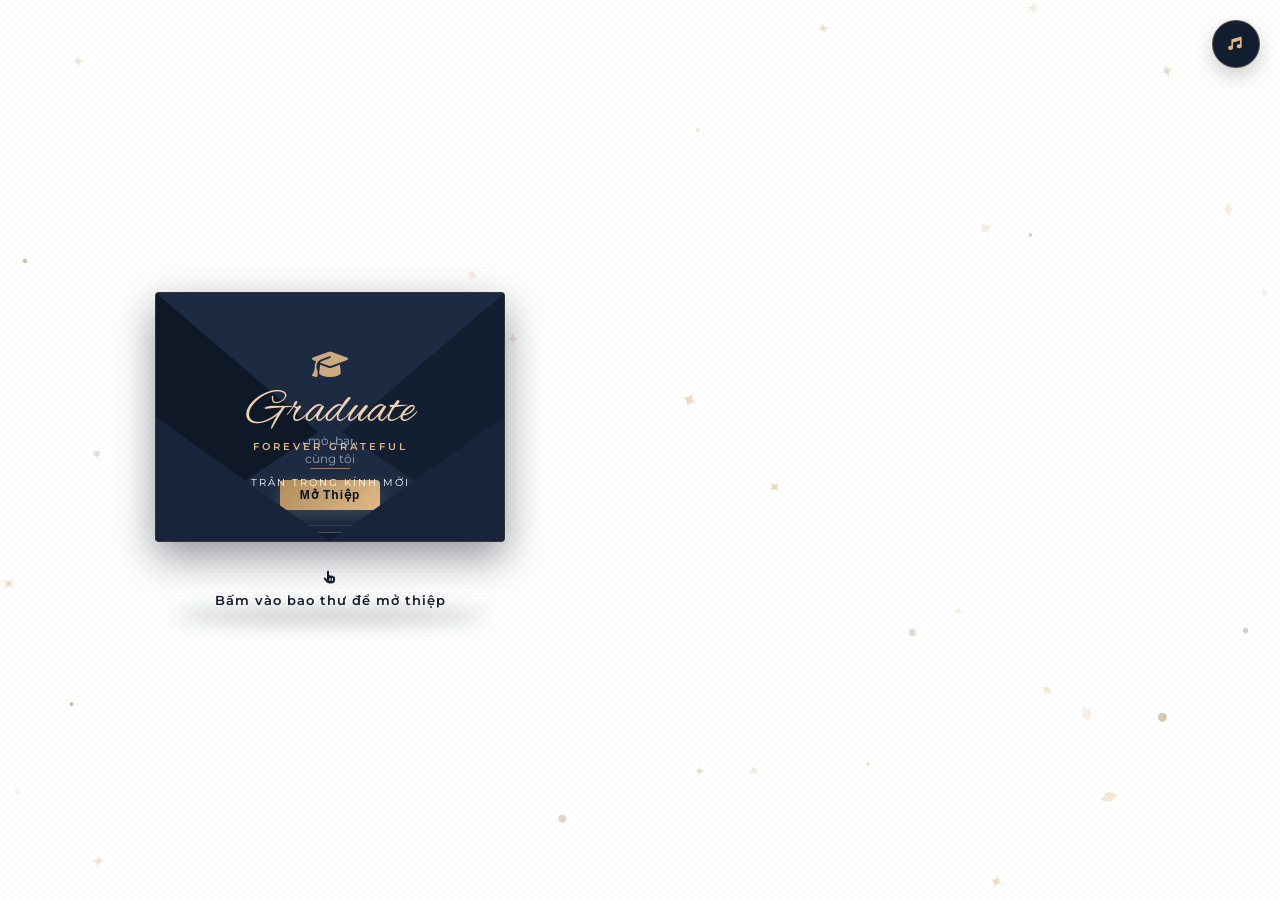
==== NewCard/index.html @ 1d303fcc "cmt" ====
<!DOCTYPE html>
<html lang="vi">
<head>
    <meta charset="UTF-8">
    <meta name="viewport" content="width=device-width, initial-scale=1.0">
    <title>Thiệp Mời Tốt Nghiệp - Premium Edition</title>
    <meta name="description" content="Thiệp mời lễ tốt nghiệp đại học sang trọng, lấy cảm hứng từ phong cách Midnight Blue và Gold. Hân hạnh được đón tiếp bạn!">
    <!-- Google Fonts: Playfair Display, Montserrat, Alex Brush (Cursive) -->
    <link rel="preconnect" href="https://fonts.googleapis.com">
    <link rel="preconnect" href="https://fonts.gstatic.com" crossorigin>
    <link href="https://fonts.googleapis.com/css2?family=Playfair+Display:ital,wght@0,400..900;1,400..900&family=Montserrat:ital,wght@0,100..900;1,100..900&family=Alex+Brush&display=swap" rel="stylesheet">
    <!-- FontAwesome for icons -->
    <link rel="stylesheet" href="https://cdnjs.cloudflare.com/ajax/libs/font-awesome/6.4.0/css/all.min.css">
    <!-- Custom CSS -->
    <link rel="stylesheet" href="styles.css">
</head>
<body>
    <!-- Background Canvas for Particles -->
    <canvas id="particle-canvas"></canvas>

    <!-- Background Music Synth Controller -->
    <button id="music-toggle" aria-label="Bật/Tắt âm nhạc" class="music-btn">
        <i class="fa-solid fa-music"></i>
        <span class="music-wave">
            <span></span>
            <span></span>
            <span></span>
        </span>
    </button>

    <!-- Main Container -->
    <main class="app-container">
        
        <!-- SECTION 1: Midnight Blue & Gold Envelope -->
        <section id="envelope-section" class="envelope-wrapper">
            <div class="envelope-container" id="envelope">
                <div class="envelope">
                    <!-- Top Flap (Back of envelope) -->
                    <div class="flap top-flap">
                        <div class="flap-content">
                            <span class="flap-title">FOREVER GRATEFUL</span>
                            <span class="flap-date">15.10.2026</span>
                            <span class="flap-venue">PROMIS CENTER</span>
                        </div>
                    </div>
                    <!-- Left and Right flaps -->
                    <div class="flap left-flap"></div>
                    <div class="flap right-flap"></div>
                    <!-- Pocket covering the letter -->
                    <div class="pocket"></div>
                    
                    <!-- Front Cover text visible when closed -->
                    <div class="envelope-front-cover">
                        <div class="front-logo">
                            <i class="fa-solid fa-graduation-cap gold-accent"></i>
                        </div>
                        <h2 class="front-title">Graduate</h2>
                        <p class="front-subtitle">FOREVER GRATEFUL</p>
                        <div class="front-line"></div>
                        <span class="front-invite">TRÂN TRỌNG KÍNH MỜI</span>
                    </div>
                    
                    <!-- The Mini Invitation Card inside envelope -->
                    <div class="letter" id="letter">
                        <div class="letter-border"></div>
                        <div class="letter-content">
                            <div class="cap-icon-wrapper">
                                <i class="fa-solid fa-graduation-cap gold-accent"></i>
                            </div>
                            <h2>Graduate</h2>
                            <p class="sub-title">Lễ Tốt Nghiệp</p>
                            <div class="divider">
                                <span class="dot"></span>
                                <span class="line"></span>
                                <span class="dot"></span>
                            </div>
                            <p class="invitee-text">Trân trọng kính mời bạn đến chung vui cùng tôi</p>
                            <button class="open-card-btn" id="trigger-open-btn">Mở Thiệp</button>
                        </div>
                    </div>
                </div>
                <!-- Interactive shadow below envelope -->
                <div class="envelope-shadow"></div>
                <div class="click-instruction">
                    <i class="fa-solid fa-hand-pointer"></i>
                    <span>Bấm vào bao thư để mở thiệp</span>
                </div>
            </div>
        </section>

        <!-- SECTION 2: Main Navy & Gold Invitation Card -->
        <section id="invitation-card-section" class="card-section-hidden">
            <div class="card-container">
                <!-- Waving Canvas Sashes flanking the card -->
                <canvas class="sash sash-left" id="sash-left-canvas"></canvas>
                <canvas class="sash sash-right" id="sash-right-canvas"></canvas>

                <!-- Corner Ornaments (Gold Trim) -->
                <div class="corner-ornament top-left"></div>
                <div class="corner-ornament top-right"></div>
                <div class="corner-ornament bottom-left"></div>
                <div class="corner-ornament bottom-right"></div>

                <!-- University Logos -->
                <div class="card-logos">
                    <img src="../image/snhu.png" alt="SNHU Logo" class="card-logo logo-left">
                    <img src="../image/ulislogo.png" alt="ULIS Logo" class="card-logo logo-right">
                </div>

                <!-- Card Top Decorator -->
                <div class="card-top-decorator">
                    <i class="fa-solid fa-graduation-cap cap-center"></i>
                </div>

                <!-- Invitation Header -->
                <header class="card-header">
                    <h1 class="main-heading">Graduate</h1>
                    <p class="graduation-year">FOREVER GRATEFUL</p>
                    <div class="divider">
                        <span class="dot"></span>
                        <span class="line"></span>
                        <span class="dot"></span>
                    </div>
                </header>

                <!-- Graduate Info -->
                <div class="graduate-info">
                    <p class="invite-label">Trân trọng kính mời bạn đến tham dự lễ tốt nghiệp của</p>
                    <h2 class="graduate-name">Nguyễn Minh Triết</h2>
                    <p class="degree-title">Cử Nhân Công Nghệ Thông Tin</p>
                    <p class="university-name">Trường Đại Học Bách Khoa</p>
                </div>

                <!-- Event Details (Date & Location) -->
                <div class="event-details">
                    <div class="detail-block date-block">
                        <div class="icon-circle">
                            <i class="fa-regular fa-calendar-days"></i>
                        </div>
                        <h3>THỜI GIAN</h3>
                        <p class="highlight-text">08:00 | Thứ Năm</p>
                        <p class="date-detail">Ngày 15 tháng 10 năm 2026</p>
                    </div>

                    <div class="detail-divider"></div>

                    <div class="detail-block venue-block">
                        <div class="icon-circle">
                            <i class="fa-solid fa-location-dot"></i>
                        </div>
                        <h3>ĐỊA ĐIỂM</h3>
                        <p class="highlight-text">Hội Trường A5</p>
                        <p class="venue-detail">Khuôn viên chính, Trường Đại học Bách Khoa</p>
                        <a href="https://maps.google.com" target="_blank" rel="noopener noreferrer" class="map-link">
                            <i class="fa-solid fa-map-location-dot"></i> Xem Bản Đồ
                        </a>
                    </div>
                </div>

                <!-- Countdown Timer -->
                <div class="countdown-container">
                    <h3>SỰ KIỆN SẼ DIỄN RA TRONG</h3>
                    <div class="timer" id="countdown-timer">
                        <div class="timer-segment">
                            <span class="number" id="days">00</span>
                            <span class="label">Ngày</span>
                        </div>
                        <div class="timer-colon">:</div>
                        <div class="timer-segment">
                            <span class="number" id="hours">00</span>
                            <span class="label">Giờ</span>
                        </div>
                        <div class="timer-colon">:</div>
                        <div class="timer-segment">
                            <span class="number" id="minutes">00</span>
                            <span class="label">Phút</span>
                        </div>
                        <div class="timer-colon">:</div>
                        <div class="timer-segment">
                            <span class="number" id="seconds">00</span>
                            <span class="label">Giây</span>
                        </div>
                    </div>
                </div>

                <!-- RSVP Section -->
                <div class="rsvp-section">
                    <div class="section-title">
                        <h2>Xác Nhận Tham Dự</h2>
                        <p>Vui lòng phản hồi trước ngày 10/10/2026 để mình chuẩn bị đón tiếp nhé!</p>
                    </div>

                    <form id="rsvp-form" class="rsvp-form">
                        <div class="form-group">
                            <label for="guest-name">Họ và Tên của bạn <span class="required">*</span></label>
                            <input type="text" id="guest-name" name="name" required placeholder="Nhập tên của bạn...">
                        </div>

                        <div class="form-group radio-group">
                            <label>Bạn sẽ tham dự chứ?</label>
                            <div class="radio-options">
                                <label class="radio-label">
                                    <input type="radio" name="attendance" value="yes" checked>
                                    <span class="custom-radio"></span>
                                    Mình sẽ đến chung vui!
                                </label>
                                <label class="radio-label">
                                    <input type="radio" name="attendance" value="no">
                                    <span class="custom-radio"></span>
                                    Tiếc quá, mình không thể đến.
                                </label>
                            </div>
                        </div>

                        <div class="form-group">
                            <label for="guest-wish">Lời chúc hoặc Tin nhắn gửi đến mình</label>
                            <textarea id="guest-wish" name="wish" rows="3" placeholder="Gửi lời chúc tốt đẹp nhất đến tân cử nhân..."></textarea>
                        </div>

                        <button type="submit" class="submit-btn" id="submit-rsvp">
                            <span>Gửi Xác Nhận</span>
                            <i class="fa-solid fa-paper-plane"></i>
                        </button>
                    </form>

                    <!-- RSVP Success Message -->
                    <div class="rsvp-success-overlay" id="rsvp-success">
                        <div class="success-card">
                            <div class="success-icon">
                                <i class="fa-solid fa-check"></i>
                            </div>
                            <h3>Gửi Thành Công!</h3>
                            <p>Cảm ơn bạn đã gửi xác nhận và lời chúc yêu thương.</p>
                            <button id="close-success-btn" class="close-success-btn">Đóng</button>
                        </div>
                    </div>
                </div>

                <!-- Guestbook / Wish Board -->
                <div class="guestbook-section">
                    <div class="section-title">
                        <h2>Bảng Lời Chúc</h2>
                        <p>Những lời động viên, chia vui từ bạn bè và người thân</p>
                    </div>
                    
                    <div class="wishes-list" id="wishes-list">
                        <!-- Loaded dynamically via JS -->
                        <div class="wish-item empty-state">
                            <p>Chưa có lời chúc nào. Hãy là người đầu tiên chúc mừng nhé!</p>
                        </div>
                    </div>
                </div>

                <!-- Footer Decorator -->
                <footer class="card-footer">
                    <p>Rất hân hạnh được đón tiếp bạn!</p>
                    <p class="footer-sign">Nguyễn Minh Triết & Family</p>
                </footer>
            </div>
            
            <!-- Return to Envelope button -->
            <button class="back-to-envelope" id="back-to-envelope" aria-label="Xem lại bao thư">
                <i class="fa-solid fa-envelope-open"></i> Xem bao thư
            </button>
        </section>

    </main>

    <script src="script.js"></script>
</body>
</html>
---- NewCard/styles.css ----
/* Custom variables for Midnight Navy & Champagne Gold Theme */
:root {
    --bg-page-grad: linear-gradient(135deg, #f5f2eb 0%, #e8e4dc 100%); /* Plaster beige backdrop */
    --color-navy: #121d2f;          /* Deep midnight navy */
    --color-navy-light: #1c2b42;    /* Lighter navy for highlights */
    --color-navy-dark: #0a111c;     /* Midnight dark */
    --color-gold: #dfb887;          /* Champagne/Rose Gold */
    --color-gold-bright: #f0d4b2;   /* Bright Gold */
    --color-gold-dark: #b08d5c;     /* Deep Gold for shadows */
    --color-text-white: #ffffff;
    --color-text-muted: #94a3b8;    /* Muted gray-blue */
    --font-heading: 'Playfair Display', serif;
    --font-body: 'Montserrat', sans-serif;
    --font-accent: 'Alex Brush', cursive;
    --shadow-premium: 0 25px 50px -12px rgba(10, 17, 28, 0.35), 0 0 40px rgba(223, 184, 135, 0.08);
}

/* Reset & Base Styles */
* {
    margin: 0;
    padding: 0;
    box-sizing: border-box;
}

body {
    font-family: var(--font-body);
    background: var(--bg-page-grad);
    color: var(--color-text-white);
    min-height: 100vh;
    overflow-x: hidden;
    position: relative;
    /* Soft noise texture overlay effect */
    background-image: radial-gradient(rgba(0, 0, 0, 0.03) 1px, transparent 0),
                      radial-gradient(rgba(0, 0, 0, 0.02) 1px, transparent 0);
    background-size: 8px 8px;
    background-position: 0 0, 4px 4px;
}

/* Background Canvas for Floating Particles */
#particle-canvas {
    position: fixed;
    top: 0;
    left: 0;
    width: 100%;
    height: 100%;
    z-index: 0;
    pointer-events: none;
}

/* Sound Wave Controller */
.music-btn {
    position: fixed;
    top: 20px;
    right: 20px;
    width: 48px;
    height: 48px;
    border-radius: 50%;
    border: 1px solid rgba(223, 184, 135, 0.3);
    background: var(--color-navy);
    cursor: pointer;
    z-index: 100;
    display: flex;
    justify-content: center;
    align-items: center;
    color: var(--color-gold);
    box-shadow: 0 8px 20px rgba(0, 0, 0, 0.2);
    transition: all 0.4s cubic-bezier(0.4, 0, 0.2, 1);
}

.music-btn:hover {
    transform: scale(1.1);
    color: var(--color-gold-bright);
    box-shadow: 0 10px 25px rgba(223, 184, 135, 0.2);
}

.music-wave {
    display: flex;
    align-items: flex-end;
    gap: 2px;
    height: 12px;
    margin-left: 4px;
}

.music-wave span {
    width: 2px;
    height: 100%;
    background-color: var(--color-gold);
    border-radius: 1px;
    animation: bounce-wave 1s ease-in-out infinite alternate;
    transform-origin: bottom;
    display: none;
}

.music-btn.playing .music-wave span {
    display: inline-block;
}

.music-btn.playing .music-wave span:nth-child(2) {
    animation-delay: 0.2s;
}

.music-btn.playing .music-wave span:nth-child(3) {
    animation-delay: 0.4s;
}

@keyframes bounce-wave {
    0% { transform: scaleY(0.3); }
    100% { transform: scaleY(1); }
}

/* App Container */
.app-container {
    position: relative;
    z-index: 10;
    width: 100%;
    min-height: 100vh;
    display: flex;
    justify-content: center;
    align-items: center;
    padding: 20px;
}

/* ========================================================
   SECTION 1: ENVELOPE STYLES (Midnight Blue & Gold)
   ======================================================== */
.envelope-wrapper {
    display: flex;
    justify-content: center;
    align-items: center;
    width: 100%;
    min-height: 90vh;
    transition: opacity 0.8s ease, transform 0.8s ease;
}

.envelope-wrapper.hidden {
    opacity: 0;
    transform: scale(0.9);
    pointer-events: none;
    position: absolute;
}

.envelope-container {
    position: relative;
    cursor: pointer;
    perspective: 1200px;
}

.envelope {
    position: relative;
    width: 350px;
    height: 250px;
    background: var(--color-navy);
    border-radius: 4px;
    box-shadow: 0 15px 40px rgba(10, 17, 28, 0.45);
    transition: transform 0.6s ease;
    transform-style: preserve-3d;
    border: 1px solid rgba(223, 184, 135, 0.15);
}

/* Envelope Flaps */
.flap {
    position: absolute;
    width: 100%;
    height: 100%;
    top: 0;
    left: 0;
}

.top-flap {
    background: var(--color-navy-light);
    clip-path: polygon(0 0, 50% 60%, 100% 0);
    transform-origin: top;
    transition: transform 0.7s cubic-bezier(0.4, 0, 0.2, 1), z-index 0.5s;
    z-index: 4;
    border-top-left-radius: 4px;
    border-top-right-radius: 4px;
    border-bottom: 1px solid rgba(223, 184, 135, 0.2);
    display: flex;
    justify-content: center;
    padding-top: 15px;
}

/* Text on Flap (visible when open) */
.flap-content {
    display: flex;
    flex-direction: column;
    align-items: center;
    color: var(--color-gold);
    transform: rotateX(180deg); /* Counteract flap rotation when open */
    opacity: 0;
    transition: opacity 0.3s ease;
    font-size: 0.6rem;
    letter-spacing: 2px;
    line-height: 1.6;
    text-align: center;
}

.flap-title {
    font-weight: 700;
}

.flap-date {
    font-weight: 400;
    color: #ffffff;
}

.left-flap {
    background: #0f1827;
    clip-path: polygon(0 0, 53% 50%, 0 100%);
    z-index: 3;
    border-top-left-radius: 4px;
    border-bottom-left-radius: 4px;
}

.right-flap {
    background: #131f31;
    clip-path: polygon(100% 0, 47% 50%, 100% 100%);
    z-index: 3;
    border-top-right-radius: 4px;
    border-bottom-right-radius: 4px;
}

.pocket {
    position: absolute;
    width: 100%;
    height: 100%;
    bottom: 0;
    left: 0;
    background: #172439;
    clip-path: polygon(0 50%, 50% 100%, 100% 50%, 100% 100%, 0 100%);
    z-index: 3;
    border-bottom-left-radius: 4px;
    border-bottom-right-radius: 4px;
}

/* Front Cover Details (visible when closed) */
.envelope-front-cover {
    position: absolute;
    top: 0;
    left: 0;
    width: 100%;
    height: 100%;
    z-index: 4;
    display: flex;
    flex-direction: column;
    align-items: center;
    justify-content: center;
    padding: 20px;
    color: var(--color-gold);
    backface-visibility: hidden;
    pointer-events: none;
    transition: opacity 0.4s ease;
}

.front-logo {
    font-size: 1.8rem;
    margin-bottom: 5px;
    opacity: 0.9;
}

.front-title {
    font-family: var(--font-accent);
    font-size: 3rem;
    font-weight: 400;
    color: var(--color-gold-bright);
    line-height: 1;
}

.front-subtitle {
    font-size: 0.65rem;
    font-weight: 600;
    letter-spacing: 3px;
    margin-top: 5px;
}

.front-line {
    width: 40px;
    height: 1px;
    background-color: var(--color-gold);
    margin: 15px 0 8px;
    opacity: 0.6;
}

.front-invite {
    font-size: 0.6rem;
    letter-spacing: 2px;
    color: #ffffff;
}

/* Envelope Shadow */
.envelope-shadow {
    position: absolute;
    bottom: -15px;
    left: 5%;
    width: 90%;
    height: 15px;
    background: rgba(10, 17, 28, 0.25);
    border-radius: 50%;
    filter: blur(10px);
    z-index: 1;
    transition: all 0.5s ease;
}

.envelope-container:hover .envelope {
    transform: translateY(-8px) rotateX(1deg);
}

.envelope-container:hover .envelope-shadow {
    transform: scale(0.92);
    opacity: 0.7;
}

/* Inside Letter */
.letter {
    position: absolute;
    bottom: 8px;
    left: 4%;
    width: 92%;
    height: 92%;
    background: var(--color-navy-light);
    border-radius: 4px;
    z-index: 2;
    padding: 15px;
    box-shadow: inset 0 0 20px rgba(10, 17, 28, 0.4);
    border: 1px solid rgba(223, 184, 135, 0.25);
    transition: transform 0.8s cubic-bezier(0.4, 0, 0.2, 1), z-index 0.5s;
    overflow: hidden;
}

.letter-border {
    position: absolute;
    top: 6px; left: 6px; right: 6px; bottom: 6px;
    border: 1px solid rgba(223, 184, 135, 0.15);
    border-radius: 2px;
    pointer-events: none;
}

.letter-content {
    display: flex;
    flex-direction: column;
    align-items: center;
    text-align: center;
    height: 100%;
    justify-content: center;
}

.letter h2 {
    font-family: var(--font-accent);
    font-size: 2.2rem;
    color: var(--color-gold-bright);
    font-weight: 400;
    margin-bottom: 2px;
}

.letter .sub-title {
    font-size: 0.7rem;
    text-transform: uppercase;
    color: #ffffff;
    letter-spacing: 2px;
}

.divider {
    display: flex;
    align-items: center;
    justify-content: center;
    width: 60%;
    margin: 10px 0;
    gap: 6px;
}

.divider .dot {
    width: 4px;
    height: 4px;
    background-color: var(--color-gold);
    border-radius: 50%;
}

.divider .line {
    flex-grow: 1;
    height: 1px;
    background: linear-gradient(90deg, transparent, var(--color-gold), transparent);
}

.invitee-text {
    font-size: 0.75rem;
    color: var(--color-text-muted);
    line-height: 1.5;
    margin-bottom: 12px;
    padding: 0 10px;
}

.open-card-btn {
    background: linear-gradient(135deg, var(--color-gold-dark) 0%, var(--color-gold) 100%);
    color: var(--color-navy-dark);
    border: none;
    padding: 8px 20px;
    border-radius: 4px;
    font-size: 0.75rem;
    font-weight: 700;
    letter-spacing: 1px;
    cursor: pointer;
    box-shadow: 0 4px 15px rgba(223, 184, 135, 0.2);
    transition: all 0.4s ease;
}

.open-card-btn:hover {
    transform: translateY(-2px);
    box-shadow: 0 6px 20px rgba(223, 184, 135, 0.35);
}

.click-instruction {
    display: flex;
    flex-direction: column;
    align-items: center;
    margin-top: 30px;
    color: var(--color-navy);
    font-size: 0.8rem;
    font-weight: 600;
    letter-spacing: 1px;
    gap: 8px;
    animation: bounce-float 2s infinite ease-in-out;
}

@keyframes bounce-float {
    0%, 100% { transform: translateY(0); }
    50% { transform: translateY(-8px); }
}

/* Opened State Actions */
.envelope-container.open .top-flap {
    transform: rotateX(180deg);
    z-index: 1;
}

.envelope-container.open .top-flap .flap-content {
    opacity: 1;
    transition-delay: 0.3s;
}

.envelope-container.open .envelope-front-cover {
    opacity: 0;
    pointer-events: none;
}

.envelope-container.open .letter {
    transform: translateY(-135px);
    z-index: 5;
    box-shadow: 0 20px 45px rgba(10, 17, 28, 0.5);
}


/* ========================================================
   SECTION 2: MAIN INVITATION CARD (Navy & Gold)
   ======================================================== */
.card-section-hidden {
    opacity: 0;
    transform: translateY(50px);
    pointer-events: none;
    max-height: 0;
    overflow: hidden;
    transition: opacity 1s cubic-bezier(0.4, 0, 0.2, 1), transform 1s cubic-bezier(0.4, 0, 0.2, 1);
    width: 100%;
}

.card-section-active {
    opacity: 1;
    transform: translateY(0);
    pointer-events: auto;
    max-height: 10000px;
    display: flex;
    flex-direction: column;
    align-items: center;
    width: 100%;
    padding: 50px 0;
}

.card-container {
    width: 100%;
    max-width: 680px;
    background: var(--color-navy);
    border: 1px solid rgba(223, 184, 135, 0.25);
    border-radius: 4px; /* Classic flat edge from card.jpg */
    box-shadow: var(--shadow-premium);
    padding: 60px 50px;
    position: relative;
    overflow: visible; /* Crucial for sashes hanging outside */
    margin-bottom: 40px;
}

/* Waving Sash Canvases */
.sash {
    position: absolute;
    top: 40px;
    width: 120px;
    height: 560px;
    pointer-events: none;
    z-index: 5;
    opacity: 0.98;
    filter: drop-shadow(0 15px 30px rgba(10, 17, 28, 0.3));
    transition: transform 0.5s ease, filter 0.5s ease;
}

.sash-left {
    left: -135px; /* Pushed completely outside card */
}

.sash-right {
    right: -135px; /* Pushed completely outside card */
}

.card-container:hover .sash {
    filter: drop-shadow(0 20px 40px rgba(10, 17, 28, 0.45));
}

.card-container:hover .sash-left {
    transform: translateY(-5px) rotate(1deg);
}

.card-container:hover .sash-right {
    transform: translateY(-5px) rotate(-1deg);
}

/* University Logos in Corners */
.card-logos {
    position: absolute;
    top: 25px;
    left: 25px;
    right: 25px;
    display: flex;
    justify-content: space-between;
    pointer-events: none;
    z-index: 4;
}

.card-logo {
    height: 48px;
    width: auto;
    object-fit: contain;
    opacity: 0.9;
    filter: drop-shadow(0 2px 4px rgba(10, 17, 28, 0.2));
    transition: transform 0.3s ease, opacity 0.3s ease;
}

.card-container:hover .card-logo {
    opacity: 1;
    transform: scale(1.05);
}

/* Elegant Corner Ornaments */
.corner-ornament {
    position: absolute;
    width: 25px;
    height: 25px;
    border: 1px solid rgba(223, 184, 135, 0.4);
    pointer-events: none;
}

.corner-ornament.top-left {
    top: 15px; left: 15px;
    border-right: none; border-bottom: none;
}
.corner-ornament.top-left:after {
    content: ''; position: absolute; top: 4px; left: 4px; width: 6px; height: 6px;
    border-top: 1px solid rgba(223, 184, 135, 0.4); border-left: 1px solid rgba(223, 184, 135, 0.4);
}

.corner-ornament.top-right {
    top: 15px; right: 15px;
    border-left: none; border-bottom: none;
}
.corner-ornament.top-right:after {
    content: ''; position: absolute; top: 4px; right: 4px; width: 6px; height: 6px;
    border-top: 1px solid rgba(223, 184, 135, 0.4); border-right: 1px solid rgba(223, 184, 135, 0.4);
}

.corner-ornament.bottom-left {
    bottom: 15px; left: 15px;
    border-right: none; border-top: none;
}
.corner-ornament.bottom-left:after {
    content: ''; position: absolute; bottom: 4px; left: 4px; width: 6px; height: 6px;
    border-bottom: 1px solid rgba(223, 184, 135, 0.4); border-left: 1px solid rgba(223, 184, 135, 0.4);
}

.corner-ornament.bottom-right {
    bottom: 15px; right: 15px;
    border-left: none; border-top: none;
}
.corner-ornament.bottom-right:after {
    content: ''; position: absolute; bottom: 4px; right: 4px; width: 6px; height: 6px;
    border-bottom: 1px solid rgba(223, 184, 135, 0.4); border-right: 1px solid rgba(223, 184, 135, 0.4);
}

/* Card Header */
.card-top-decorator {
    text-align: center;
    margin-bottom: 10px;
    color: var(--color-gold);
}

.card-top-decorator .cap-center {
    font-size: 2rem;
    transform: rotate(-10deg);
    animation: gentle-tilt 5s infinite ease-in-out;
}

@keyframes gentle-tilt {
    0%, 100% { transform: rotate(-10deg) scale(1); }
    50% { transform: rotate(10deg) scale(1.05); }
}

.card-header {
    text-align: center;
    margin-bottom: 35px;
}

.main-heading {
    font-family: var(--font-accent);
    font-size: clamp(3rem, 10vw, 4.8rem);
    font-weight: 400;
    color: var(--color-gold-bright);
    line-height: 1;
    margin-bottom: 10px;
    text-shadow: 1px 1px 0px rgba(0, 0, 0, 0.5);
}

.graduation-year {
    font-size: 0.75rem;
    font-weight: 700;
    color: #ffffff;
    letter-spacing: 5px;
    text-transform: uppercase;
}

/* Graduate Info */
.graduate-info {
    text-align: center;
    margin-bottom: 45px;
}

.invite-label {
    font-size: 0.85rem;
    font-style: italic;
    color: var(--color-text-muted);
    margin-bottom: 15px;
}

.graduate-name {
    font-family: var(--font-heading);
    font-size: clamp(2rem, 7vw, 2.8rem);
    color: var(--color-gold);
    font-weight: 700;
    line-height: 1.2;
    margin-bottom: 12px;
    letter-spacing: 1px;
}

.degree-title {
    font-size: 0.95rem;
    font-weight: 700;
    letter-spacing: 3px;
    color: #ffffff;
    text-transform: uppercase;
    margin-bottom: 6px;
}

.university-name {
    font-size: 0.85rem;
    color: var(--color-text-muted);
    font-weight: 500;
    letter-spacing: 1px;
}

/* Event Details (Grid) */
.event-details {
    display: grid;
    grid-template-columns: 1fr 1px 1fr;
    gap: 30px;
    background: var(--color-navy-light);
    border: 1px solid rgba(223, 184, 135, 0.15);
    border-radius: 4px;
    padding: 35px 25px;
    margin-bottom: 45px;
}

.detail-block {
    display: flex;
    flex-direction: column;
    align-items: center;
    text-align: center;
}

.icon-circle {
    width: 44px;
    height: 44px;
    border-radius: 50%;
    background: rgba(223, 184, 135, 0.08);
    border: 1px solid rgba(223, 184, 135, 0.25);
    color: var(--color-gold-bright);
    display: flex;
    justify-content: center;
    align-items: center;
    font-size: 1.1rem;
    margin-bottom: 15px;
}

.detail-block h3 {
    font-size: 0.7rem;
    font-weight: 700;
    letter-spacing: 2px;
    color: var(--color-gold);
    margin-bottom: 10px;
}

.detail-block .highlight-text {
    font-family: var(--font-heading);
    font-size: 1.15rem;
    font-weight: 700;
    color: #ffffff;
    margin-bottom: 6px;
}

.detail-block .date-detail,
.detail-block .venue-detail {
    font-size: 0.8rem;
    color: var(--color-text-muted);
    line-height: 1.5;
}

.detail-divider {
    background-color: rgba(223, 184, 135, 0.2);
    width: 100%;
    height: 100%;
}

.map-link {
    margin-top: 12px;
    display: inline-flex;
    align-items: center;
    gap: 6px;
    font-size: 0.75rem;
    font-weight: 700;
    color: var(--color-navy-dark);
    text-decoration: none;
    background: var(--color-gold);
    padding: 6px 14px;
    border-radius: 2px;
    transition: all 0.3s ease;
}

.map-link:hover {
    background: var(--color-gold-bright);
    transform: translateY(-1px);
}

/* Countdown Timer */
.countdown-container {
    text-align: center;
    background: rgba(10, 17, 28, 0.3);
    border: 1px solid rgba(223, 184, 135, 0.15);
    border-radius: 4px;
    padding: 25px 20px;
    margin-bottom: 45px;
}

.countdown-container h3 {
    font-size: 0.7rem;
    font-weight: 700;
    letter-spacing: 3px;
    color: var(--color-gold);
    margin-bottom: 15px;
}

.timer {
    display: flex;
    justify-content: center;
    align-items: center;
    gap: 15px;
}

.timer-segment {
    display: flex;
    flex-direction: column;
    align-items: center;
    min-width: 60px;
}

.timer-segment .number {
    font-family: var(--font-heading);
    font-size: 1.8rem;
    font-weight: 700;
    color: #ffffff;
    line-height: 1;
    margin-bottom: 6px;
}

.timer-segment .label {
    font-size: 0.65rem;
    font-weight: 600;
    text-transform: uppercase;
    color: var(--color-text-muted);
    letter-spacing: 1px;
}

.timer-colon {
    font-size: 1.3rem;
    font-weight: 700;
    color: var(--color-gold);
    transform: translateY(-8px);
}

/* Section Dividers */
.section-title {
    text-align: center;
    margin-bottom: 25px;
}

.section-title h2 {
    font-family: var(--font-heading);
    font-size: 1.4rem;
    color: var(--color-gold-bright);
    font-weight: 700;
    margin-bottom: 6px;
    letter-spacing: 1px;
}

.section-title p {
    font-size: 0.8rem;
    color: var(--color-text-muted);
}

/* RSVP Section & Form */
.rsvp-section {
    background: rgba(10, 17, 28, 0.25);
    border: 1px solid rgba(223, 184, 135, 0.15);
    border-radius: 4px;
    padding: 35px 30px;
    margin-bottom: 45px;
    position: relative;
}

.rsvp-form .form-group {
    margin-bottom: 22px;
}

.rsvp-form label {
    display: block;
    font-size: 0.8rem;
    font-weight: 700;
    color: var(--color-gold);
    margin-bottom: 8px;
    letter-spacing: 1px;
}

.rsvp-form label .required {
    color: #ef4444;
}

.rsvp-form input[type="text"],
.rsvp-form textarea {
    width: 100%;
    padding: 12px 16px;
    border: 1px solid rgba(223, 184, 135, 0.2);
    border-radius: 4px;
    background: rgba(10, 17, 28, 0.5);
    font-family: var(--font-body);
    font-size: 0.85rem;
    color: #ffffff;
    outline: none;
    transition: all 0.3s ease;
}

.rsvp-form input[type="text"]:focus,
.rsvp-form textarea:focus {
    border-color: var(--color-gold);
    background: rgba(10, 17, 28, 0.7);
    box-shadow: 0 0 0 3px rgba(223, 184, 135, 0.1);
}

.radio-group {
    background: rgba(10, 17, 28, 0.2);
    padding: 18px 15px;
    border-radius: 4px;
    border: 1px dashed rgba(223, 184, 135, 0.2);
}

.radio-options {
    display: flex;
    flex-direction: column;
    gap: 14px;
    margin-top: 8px;
}

.radio-label {
    display: flex;
    align-items: center;
    cursor: pointer;
    font-size: 0.85rem;
    font-weight: 500;
    position: relative;
    user-select: none;
}

.radio-label input {
    position: absolute;
    opacity: 0;
    cursor: pointer;
}

.custom-radio {
    height: 18px;
    width: 18px;
    background-color: rgba(10, 17, 28, 0.6);
    border: 2px solid rgba(223, 184, 135, 0.4);
    border-radius: 50%;
    margin-right: 10px;
    display: inline-block;
    position: relative;
    transition: all 0.3s ease;
}

.radio-label:hover input ~ .custom-radio {
    border-color: var(--color-gold-bright);
}

.radio-label input:checked ~ .custom-radio {
    background-color: var(--color-gold);
    border-color: var(--color-gold);
}

.custom-radio:after {
    content: "";
    position: absolute;
    display: none;
    top: 4px; left: 4px;
    width: 6px; height: 6px;
    border-radius: 50%;
    background: var(--color-navy-dark);
}

.radio-label input:checked ~ .custom-radio:after {
    display: block;
}

.submit-btn {
    width: 100%;
    background: linear-gradient(135deg, var(--color-gold-dark) 0%, var(--color-gold) 100%);
    color: var(--color-navy-dark);
    border: none;
    padding: 15px;
    border-radius: 4px;
    font-size: 0.9rem;
    font-weight: 700;
    letter-spacing: 1px;
    cursor: pointer;
    display: flex;
    justify-content: center;
    align-items: center;
    gap: 10px;
    box-shadow: 0 5px 15px rgba(223, 184, 135, 0.15);
    transition: all 0.3s ease;
}

.submit-btn:hover {
    transform: translateY(-2px);
    box-shadow: 0 8px 22px rgba(223, 184, 135, 0.3);
}

/* Success Overlay */
.rsvp-success-overlay {
    position: absolute;
    top: 0; left: 0; width: 100%; height: 100%;
    background: rgba(18, 29, 47, 0.98);
    border-radius: 4px;
    display: flex;
    justify-content: center;
    align-items: center;
    opacity: 0;
    pointer-events: none;
    z-index: 10;
    transition: opacity 0.4s ease;
}

.rsvp-success-overlay.show {
    opacity: 1;
    pointer-events: auto;
}

.success-card {
    text-align: center;
    padding: 20px;
    max-width: 80%;
    transform: scale(0.85);
    transition: transform 0.4s cubic-bezier(0.34, 1.56, 0.64, 1);
}

.rsvp-success-overlay.show .success-card {
    transform: scale(1);
}

.success-icon {
    width: 54px;
    height: 54px;
    background-color: var(--color-gold);
    color: var(--color-navy-dark);
    border-radius: 50%;
    display: flex;
    justify-content: center;
    align-items: center;
    font-size: 1.6rem;
    margin: 0 auto 20px;
    box-shadow: 0 6px 20px rgba(223, 184, 135, 0.3);
}

.success-card h3 {
    font-family: var(--font-heading);
    font-size: 1.3rem;
    color: var(--color-gold-bright);
    margin-bottom: 8px;
}

.success-card p {
    font-size: 0.85rem;
    color: var(--color-text-muted);
    margin-bottom: 20px;
}

.close-success-btn {
    background: rgba(223, 184, 135, 0.1);
    color: var(--color-gold-bright);
    border: 1px solid rgba(223, 184, 135, 0.3);
    padding: 8px 24px;
    border-radius: 20px;
    font-weight: 600;
    font-size: 0.8rem;
    cursor: pointer;
    transition: all 0.3s ease;
}

.close-success-btn:hover {
    background: var(--color-gold);
    color: var(--color-navy-dark);
}

/* Guestbook Section */
.guestbook-section {
    background: rgba(10, 17, 28, 0.2);
    border: 1px solid rgba(223, 184, 135, 0.15);
    border-radius: 4px;
    padding: 35px 20px;
    margin-bottom: 30px;
}

.wishes-list {
    display: flex;
    flex-direction: column;
    gap: 15px;
    max-height: 400px;
    overflow-y: auto;
    padding-right: 8px;
}

.wishes-list::-webkit-scrollbar {
    width: 6px;
}

.wishes-list::-webkit-scrollbar-track {
    background: rgba(18, 29, 47, 0.1);
}

.wishes-list::-webkit-scrollbar-thumb {
    background: rgba(223, 184, 135, 0.2);
    border-radius: 3px;
}

.wishes-list::-webkit-scrollbar-thumb:hover {
    background: rgba(223, 184, 135, 0.4);
}

.wish-item {
    background: var(--color-navy-light);
    border-left: 3px solid var(--color-gold);
    border-radius: 4px;
    padding: 18px;
    box-shadow: 0 4px 15px rgba(0, 0, 0, 0.1);
    animation: slide-up 0.5s ease-out;
}

@keyframes slide-up {
    0% { opacity: 0; transform: translateY(15px); }
    100% { opacity: 1; transform: translateY(0); }
}

.wish-item.empty-state {
    border-left: none;
    background: transparent;
    text-align: center;
    color: var(--color-text-muted);
    font-style: italic;
    box-shadow: none;
}

.wish-header {
    display: flex;
    justify-content: space-between;
    align-items: center;
    margin-bottom: 8px;
}

.wish-name {
    font-weight: 700;
    color: var(--color-gold-bright);
    font-size: 0.85rem;
    letter-spacing: 0.5px;
}

.wish-status {
    font-size: 0.65rem;
    font-weight: 700;
    padding: 2px 8px;
    border-radius: 20px;
    text-transform: uppercase;
    letter-spacing: 0.5px;
}

.wish-status.attending {
    background-color: rgba(34, 197, 94, 0.1);
    color: #4ade80;
}

.wish-status.declining {
    background-color: rgba(239, 68, 68, 0.1);
    color: #f87171;
}

.wish-text {
    font-size: 0.8rem;
    color: var(--color-text-muted);
    line-height: 1.5;
    word-break: break-word;
}

/* Card Footer */
.card-footer {
    text-align: center;
    margin-top: 45px;
    color: var(--color-text-muted);
    font-size: 0.85rem;
    border-top: 1px solid rgba(223, 184, 135, 0.15);
    padding-top: 35px;
}

.footer-sign {
    font-family: var(--font-accent);
    font-size: 2.2rem;
    color: var(--color-gold-bright);
    margin-top: 8px;
}

/* Return to Envelope Button */
.back-to-envelope {
    background: var(--color-navy);
    border: 1px solid rgba(223, 184, 135, 0.25);
    color: var(--color-gold);
    padding: 10px 24px;
    border-radius: 4px;
    font-size: 0.8rem;
    font-weight: 700;
    letter-spacing: 1px;
    cursor: pointer;
    box-shadow: 0 5px 15px rgba(0,0,0,0.15);
    display: flex;
    align-items: center;
    gap: 8px;
    transition: all 0.3s ease;
}

.back-to-envelope:hover {
    background: var(--color-navy-light);
    color: var(--color-gold-bright);
    transform: translateY(-2px);
}


/* ========================================================
   RESPONSIVE DESIGN (Tablets & Mobile Viewports)
   ======================================================== */

/* Tablet view adjustment */
@media (max-width: 900px) {
    .sash-left {
        left: -15px; /* Overlap borders on narrower screens */
    }
    .sash-right {
        right: -15px;
    }
    .sash {
        width: 80px;
        height: 460px;
    }
}

@media (max-width: 768px) {
    .card-container {
        padding: 50px 30px;
    }
    .event-details {
        gap: 15px;
        padding: 25px 15px;
    }
}

/* General Mobile adjustments */
@media (max-width: 600px) {
    .app-container {
        padding: 15px;
    }
    
    .envelope {
        width: 300px;
        height: 210px;
    }
    
    .envelope-front-cover .front-title {
        font-size: 2.4rem;
    }

    .envelope-container.open .letter {
        transform: translateY(-110px);
    }
    
    .letter h2 {
        font-size: 1.8rem;
    }
    
    .card-container {
        padding: 40px 15px;
    }
    
    .event-details {
        grid-template-columns: 1fr;
        gap: 20px;
        padding: 20px 15px;
    }
    
    .detail-divider {
        width: 60%;
        height: 1px;
        margin: 0 auto;
        background-color: rgba(223, 184, 135, 0.15);
    }
    
    .timer {
        gap: 8px;
    }
    
    .timer-segment {
        min-width: 48px;
    }
    
    .timer-segment .number {
        font-size: 1.5rem;
    }
    
    .timer-colon {
        font-size: 1.1rem;
        transform: translateY(-6px);
    }
    
    .rsvp-section,
    .guestbook-section {
        padding: 25px 15px;
    }

    /* Move sashes behind text on mobile for clear readability */
    .sash {
        width: 50px;
        height: 380px;
        z-index: 1;
        opacity: 0.35;
        filter: drop-shadow(0 4px 8px rgba(0, 0, 0, 0.2));
    }

    .sash-left {
        left: 0;
    }

    .sash-right {
        right: 0;
    }

    /* Logos on mobile */
    .card-logo {
        height: 35px;
    }

    .card-logos {
        top: 15px;
        left: 15px;
        right: 15px;
    }
}

/* Extra Small mobile screen scaling (iPhone SE etc.) */
@media (max-width: 375px) {
    .envelope {
        width: 270px;
        height: 190px;
    }
    
    .envelope-container.open .letter {
        transform: translateY(-90px);
    }
    
    .envelope-front-cover .front-title {
        font-size: 2rem;
    }
    
    .letter h2 {
        font-size: 1.5rem;
    }

    .letter .invitee-text {
        font-size: 0.7rem;
    }
    
    .card-container {
        padding: 30px 12px;
    }
    
    .timer-segment {
        min-width: 38px;
    }
    
    .timer-segment .number {
        font-size: 1.25rem;
    }
    
    .timer-segment .label {
        font-size: 0.6rem;
    }
    
    .timer-colon {
        font-size: 0.9rem;
        transform: translateY(-4px);
    }

    .rsvp-form input[type="text"],
    .rsvp-form textarea {
        padding: 10px 12px;
        font-size: 0.8rem;
    }

    .radio-label {
        font-size: 0.8rem;
    }

    .sash {
        width: 35px;
        height: 320px;
        opacity: 0.25;
    }

    /* Logos on extra small mobile */
    .card-logo {
        height: 28px;
    }

    .card-logos {
        top: 12px;
        left: 12px;
        right: 12px;
    }
}
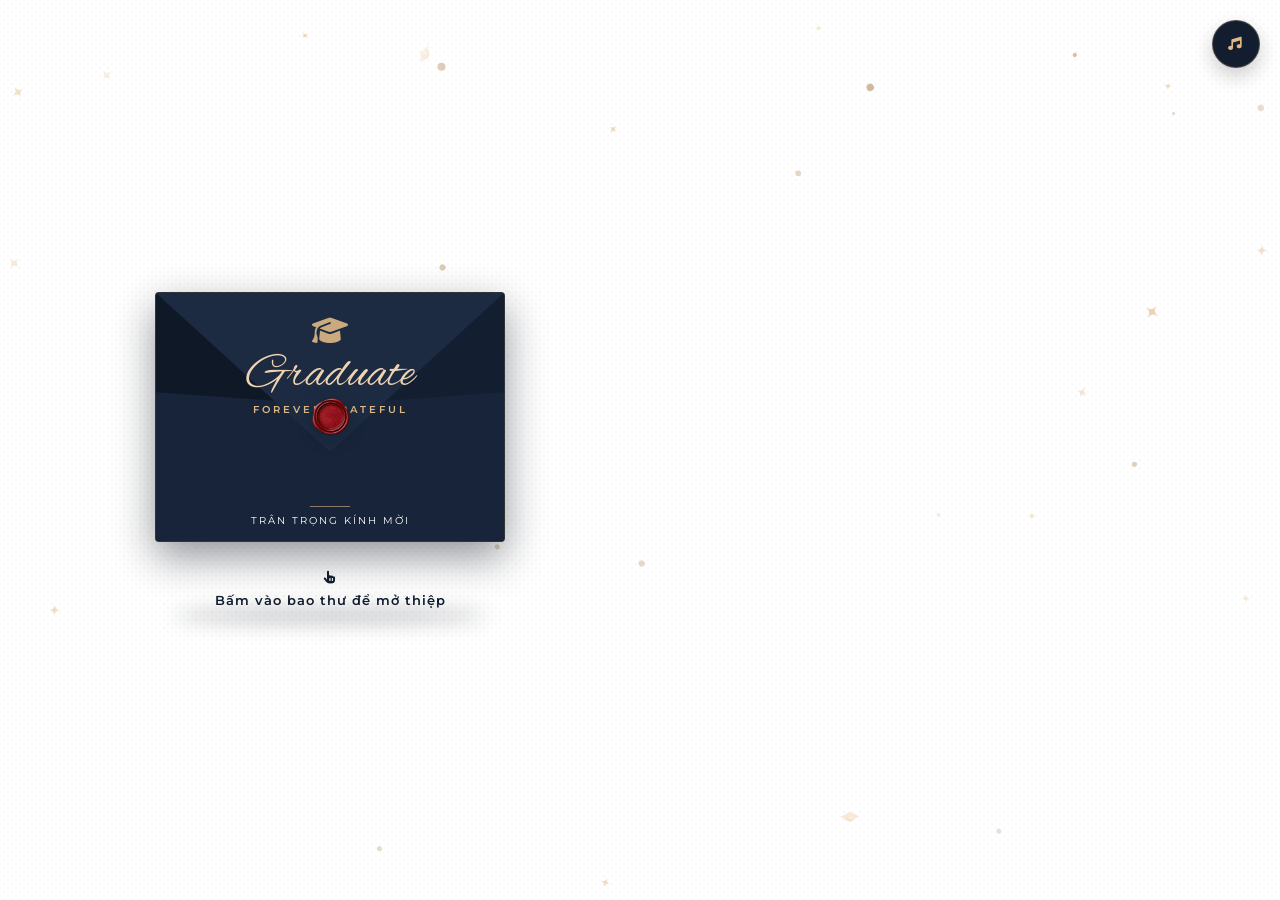
==== commit 870bd969: "cmt" ====
--- a/NewCard/index.html
+++ b/NewCard/index.html
@@ -49,15 +49,24 @@
                     <!-- Pocket covering the letter -->
                     <div class="pocket"></div>
                     
+                    <!-- The Stamp sealing the envelope -->
+                    <div class="envelope-stamp" id="envelope-stamp" role="button" aria-label="Mở phong thư">
+                        <img src="../image/stamp.png" alt="Wax Seal Stamp" />
+                    </div>
+
                     <!-- Front Cover text visible when closed -->
                     <div class="envelope-front-cover">
-                        <div class="front-logo">
-                            <i class="fa-solid fa-graduation-cap gold-accent"></i>
-                        </div>
-                        <h2 class="front-title">Graduate</h2>
-                        <p class="front-subtitle">FOREVER GRATEFUL</p>
-                        <div class="front-line"></div>
-                        <span class="front-invite">TRÂN TRỌNG KÍNH MỜI</span>
+                        <div class="front-header">
+                            <div class="front-logo">
+                                <i class="fa-solid fa-graduation-cap gold-accent"></i>
+                            </div>
+                            <h2 class="front-title">Graduate</h2>
+                            <p class="front-subtitle">FOREVER GRATEFUL</p>
+                        </div>
+                        <div class="front-footer">
+                            <div class="front-line"></div>
+                            <span class="front-invite">TRÂN TRỌNG KÍNH MỜI</span>
+                        </div>
                     </div>
                     
                     <!-- The Mini Invitation Card inside envelope -->
--- a/NewCard/styles.css
+++ b/NewCard/styles.css
@@ -168,7 +168,7 @@
 
 .top-flap {
     background: var(--color-navy-light);
-    clip-path: polygon(0 0, 50% 60%, 100% 0);
+    clip-path: polygon(0 0, 50% 64%, 100% 0);
     transform-origin: top;
     transition: transform 0.7s cubic-bezier(0.4, 0, 0.2, 1), z-index 0.5s;
     z-index: 4;
@@ -206,7 +206,7 @@
 
 .left-flap {
     background: #0f1827;
-    clip-path: polygon(0 0, 53% 50%, 0 100%);
+    clip-path: polygon(0 0, 52% 50%, 0 100%);
     z-index: 3;
     border-top-left-radius: 4px;
     border-bottom-left-radius: 4px;
@@ -214,7 +214,7 @@
 
 .right-flap {
     background: #131f31;
-    clip-path: polygon(100% 0, 47% 50%, 100% 100%);
+    clip-path: polygon(100% 0, 48% 50%, 100% 100%);
     z-index: 3;
     border-top-right-radius: 4px;
     border-bottom-right-radius: 4px;
@@ -227,7 +227,7 @@
     bottom: 0;
     left: 0;
     background: #172439;
-    clip-path: polygon(0 50%, 50% 100%, 100% 50%, 100% 100%, 0 100%);
+    clip-path: polygon(0 40%, 50% 45%, 100% 40%, 100% 100%, 0 100%);
     z-index: 3;
     border-bottom-left-radius: 4px;
     border-bottom-right-radius: 4px;
@@ -241,21 +241,25 @@
     width: 100%;
     height: 100%;
     z-index: 4;
-    display: flex;
-    flex-direction: column;
-    align-items: center;
-    justify-content: center;
-    padding: 20px;
-    color: var(--color-gold);
-    backface-visibility: hidden;
     pointer-events: none;
     transition: opacity 0.4s ease;
 }
 
+.envelope-front-cover .front-header {
+    position: absolute;
+    top: 20px;
+    left: 0;
+    width: 100%;
+    display: flex;
+    flex-direction: column;
+    align-items: center;
+}
+
 .front-logo {
     font-size: 1.8rem;
-    margin-bottom: 5px;
+    margin-bottom: 3px;
     opacity: 0.9;
+    color: var(--color-gold);
 }
 
 .front-title {
@@ -270,14 +274,25 @@
     font-size: 0.65rem;
     font-weight: 600;
     letter-spacing: 3px;
-    margin-top: 5px;
+    margin-top: 4px;
+    color: var(--color-gold);
+}
+
+.envelope-front-cover .front-footer {
+    position: absolute;
+    bottom: 15px;
+    left: 0;
+    width: 100%;
+    display: flex;
+    flex-direction: column;
+    align-items: center;
 }
 
 .front-line {
     width: 40px;
     height: 1px;
     background-color: var(--color-gold);
-    margin: 15px 0 8px;
+    margin: 5px 0 8px;
     opacity: 0.6;
 }
 
@@ -285,6 +300,41 @@
     font-size: 0.6rem;
     letter-spacing: 2px;
     color: #ffffff;
+}
+
+/* WAX SEAL STAMP STYLES */
+.envelope-stamp {
+    position: absolute;
+    top: 50%;
+    left: 50%;
+    transform: translate(-50%, -50%) scale(1);
+    width: 80px;
+    height: 80px;
+    z-index: 6; /* Seal on top of flaps */
+    cursor: pointer;
+    filter: drop-shadow(0 4px 8px rgba(10, 17, 28, 0.4));
+    transition: transform 0.4s cubic-bezier(0.34, 1.56, 0.64, 1), opacity 0.4s ease;
+}
+
+.envelope-stamp img {
+    width: 100%;
+    height: 100%;
+    object-fit: contain;
+}
+
+.envelope-stamp:hover {
+    transform: translate(-50%, -50%) scale(1.1) rotate(5deg);
+    filter: drop-shadow(0 6px 12px rgba(10, 17, 28, 0.5));
+}
+
+.envelope-stamp:active {
+    transform: translate(-50%, -50%) scale(0.95);
+}
+
+.envelope-container.open .envelope-stamp {
+    transform: translate(-50%, -50%) scale(0.5);
+    opacity: 0;
+    pointer-events: none;
 }
 
 /* Envelope Shadow */
